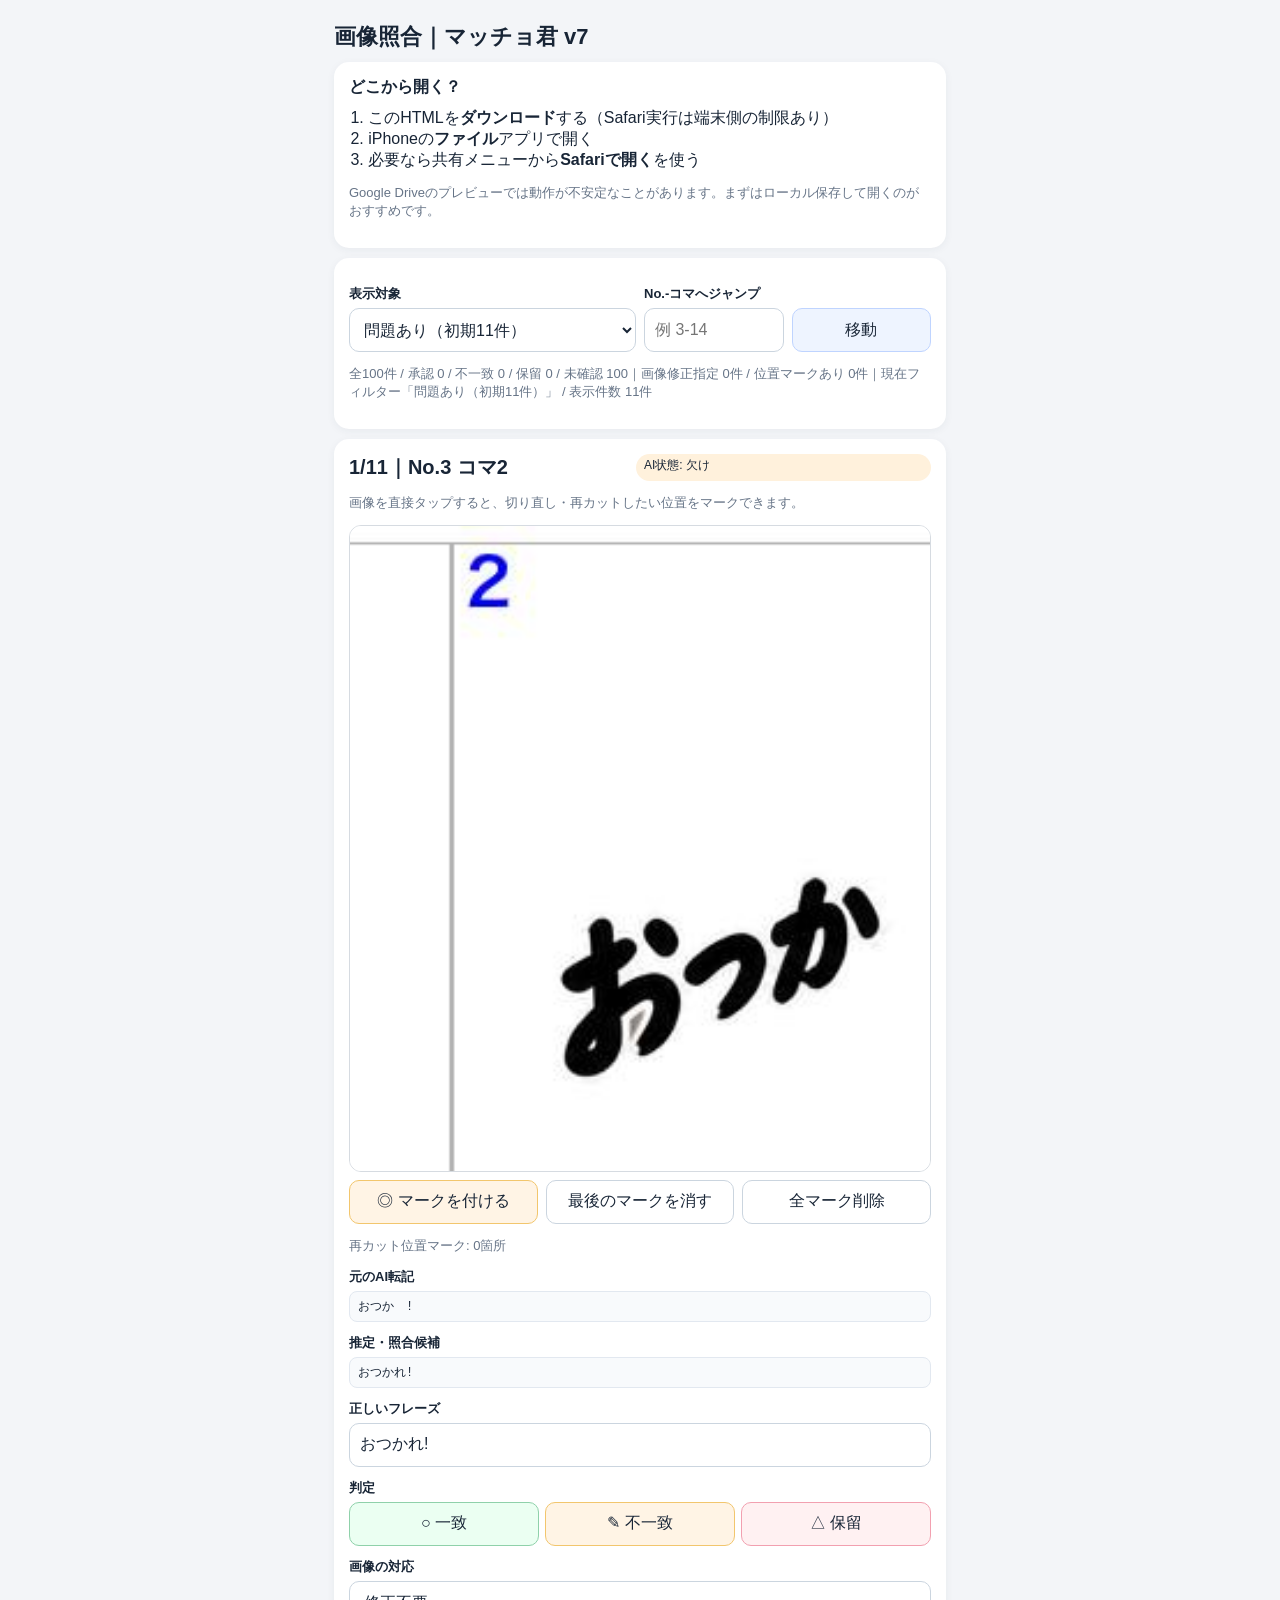
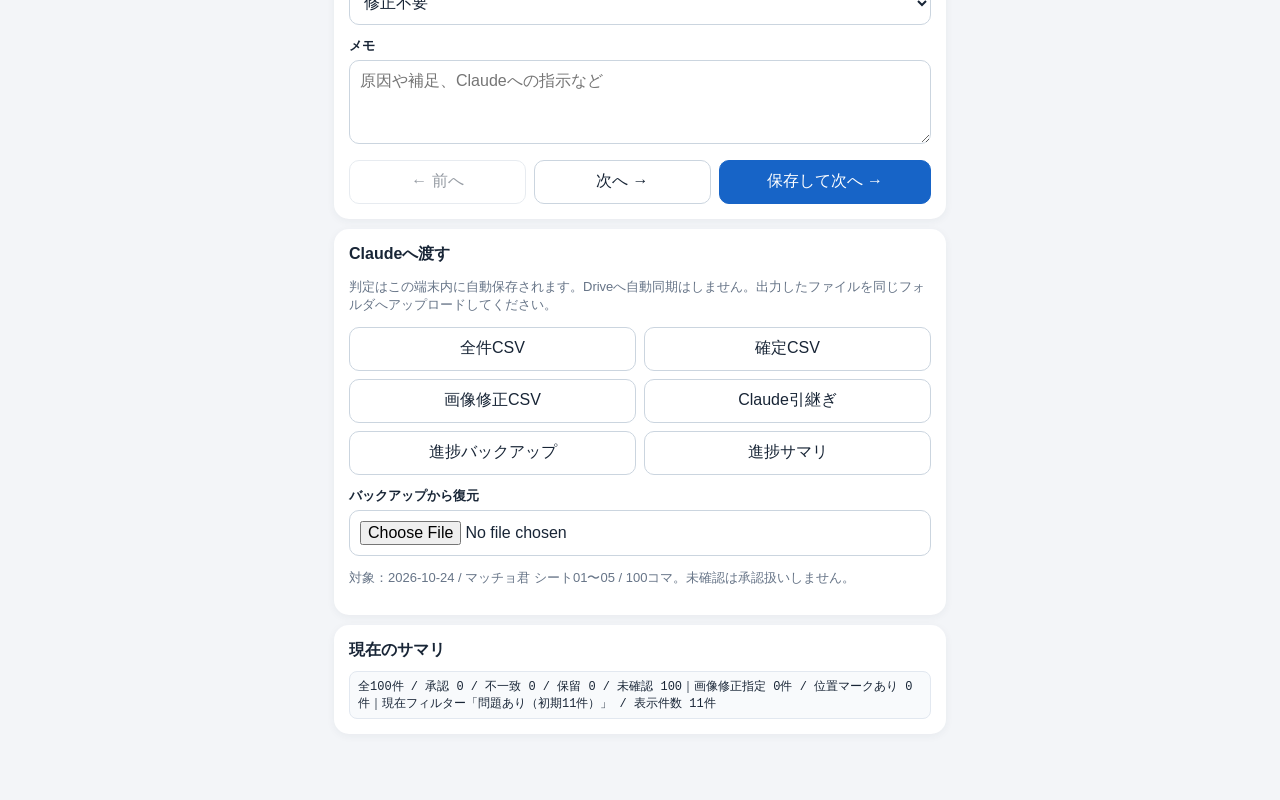
==== index.html @ 36315f4b "Publish LINE sticker review app v7" ====
<!doctype html>
<html lang="ja"><head><meta charset="utf-8"><meta name="viewport" content="width=device-width,initial-scale=1,viewport-fit=cover"><title>LINE画像照合｜マッチョ君 v7</title>
<style>
:root{color-scheme:light;font-family:-apple-system,BlinkMacSystemFont,"Hiragino Kaku Gothic ProN",sans-serif}
*{box-sizing:border-box}
body{margin:0;background:#f3f5f8;color:#182536}
main{max-width:640px;margin:auto;padding:16px 14px 56px}
section{background:#fff;border-radius:15px;padding:15px;margin:10px 0;box-shadow:0 2px 8px #2030400e}
h1{font-size:22px;margin:6px 0 10px}
h2{font-size:16px;margin:0 0 10px}
label{display:block;margin:12px 0 5px;font-size:13px;font-weight:700}
select,input,textarea,button{font:inherit;font-size:16px;min-height:44px;border-radius:10px;border:1px solid #cbd5df;padding:10px;background:#fff;color:#182536}
select,input,textarea{width:100%}
textarea{min-height:84px;resize:vertical}
button{cursor:pointer}
button:disabled{opacity:.45;cursor:default}
.primary{background:#1764c7;border-color:#1764c7;color:#fff}
.secondary{background:#eef4ff;border-color:#bfd4ff}
.warn{background:#fff4e5;border-color:#f2c66d}
.good{background:#ebfff2;border-color:#8fd1aa}
.danger{background:#fff1f2;border-color:#f2a0b0}
.active{outline:3px solid #1764c738}
.row{display:flex;gap:8px;align-items:stretch}
.row>*{flex:1;min-width:0}
.nav{display:grid;grid-template-columns:1fr 1fr 1.2fr;gap:8px;margin-top:12px}
.muted{color:#667487;font-size:13px}
.big{font-size:20px;font-weight:800}
.tag{display:inline-block;font-size:12px;border-radius:999px;padding:3px 8px;background:#fff1dc;vertical-align:middle}
.imagebox{position:relative;background:#fafafa;border:1px solid #d6dbe1;border-radius:12px;overflow:hidden;touch-action:manipulation}
.imagebox img{width:100%;display:block;height:auto}
.mark{position:absolute;width:34px;height:34px;border:3px solid #e11d48;border-radius:50%;background:#ff335533;transform:translate(-50%,-50%);display:flex;align-items:center;justify-content:center;font-weight:800;color:#b01338;text-shadow:0 1px #fff;pointer-events:none}
.markmode{outline:3px solid #f59e0b}
.pills{display:grid;grid-template-columns:repeat(3,1fr);gap:6px}
.export{display:grid;grid-template-columns:repeat(2,1fr);gap:8px}
small{font-size:12px;color:#64748b}
.kv{display:grid;grid-template-columns:1fr 1fr;gap:8px}
.hidden{display:none !important}
.code{font-family:ui-monospace,SFMono-Regular,Menlo,monospace;font-size:12px;background:#f8fafc;border:1px solid #e2e8f0;border-radius:8px;padding:6px 8px}
hr{border:none;border-top:1px solid #edf2f7;margin:12px 0}
</style></head>
<body><main>
<h1>画像照合｜マッチョ君 v7</h1>
<section>
  <h2>どこから開く？</h2>
  <ol style="padding-left:1.2em;margin:0 0 8px;">
    <li>このHTMLを<strong>ダウンロード</strong>する（Safari実行は端末側の制限あり）</li>
    <li>iPhoneの<strong>ファイル</strong>アプリで開く</li>
    <li>必要なら共有メニューから<strong>Safariで開く</strong>を使う</li>
  </ol>
  <p class="muted">Google Driveのプレビューでは動作が不安定なことがあります。まずはローカル保存して開くのがおすすめです。</p>
</section>
<section>
  <div class="kv">
    <div>
      <label>表示対象</label>
      <select id="filter">
        <option value="issue">問題あり（初期11件）</option>
        <option value="pending">未確認のみ</option>
        <option value="all">全100件</option>
        <option value="approved">承認済み</option>
        <option value="corrected">不一致のみ</option>
        <option value="repair">再カット・再出力指定済み</option>
      </select>
    </div>
    <div>
      <label>No.-コマへジャンプ</label>
      <div class="row"><input id="jump" placeholder="例 3-14"><button id="jumpBtn" class="secondary">移動</button></div>
    </div>
  </div>
  <p id="stats" class="muted"></p>
</section>
<section id="work">
  <div class="row"><span id="pos" class="big"></span><span id="state" class="tag"></span></div>
  <p class="muted">画像を直接タップすると、切り直し・再カットしたい位置をマークできます。</p>
  <div class="imagebox" id="ib"><img id="art" alt="照合対象のコマ"></div>
  <div class="row" style="margin-top:8px"><button id="markMode" class="warn">◎ マークを付ける</button><button id="undo">最後のマークを消す</button><button id="clearMarks">全マーク削除</button></div>
  <p id="marks" class="muted"></p>
  <label>元のAI転記</label><div id="raw" class="code"></div>
  <label>推定・照合候補</label><div id="candidate" class="code"></div>
  <label>正しいフレーズ</label><input id="phrase" placeholder="不一致のときはここに正しいフレーズを入力">
  <label>判定</label>
  <div class="pills" id="choices">
    <button data-v="approved" class="good">○ 一致</button>
    <button data-v="corrected" class="warn">✎ 不一致</button>
    <button data-v="hold" class="danger">△ 保留</button>
  </div>
  <label>画像の対応</label>
  <select id="repair">
    <option value="none">修正不要</option>
    <option value="recut">再カット</option>
    <option value="regenerate">再出力</option>
    <option value="both">再カット＋再出力</option>
    <option value="investigate">要調査</option>
  </select>
  <label>メモ</label><textarea id="memo" placeholder="原因や補足、Claudeへの指示など"></textarea>
  <div class="nav"><button id="prev">← 前へ</button><button id="next">次へ →</button><button id="saveNext" class="primary">保存して次へ →</button></div>
</section>
<section>
  <h2>Claudeへ渡す</h2>
  <p class="muted">判定はこの端末内に自動保存されます。Driveへ自動同期はしません。出力したファイルを同じフォルダへアップロードしてください。</p>
  <div class="export">
    <button id="allCsv">全件CSV</button>
    <button id="approvedCsv">確定CSV</button>
    <button id="repairCsv">画像修正CSV</button>
    <button id="report">Claude引継ぎ</button>
    <button id="json">進捗バックアップ</button>
    <button id="summaryBtn">進捗サマリ</button>
  </div>
  <label>バックアップから復元</label>
  <input type="file" id="restore" accept=".json,application/json">
  <p class="muted">対象：2026-10-24 / マッチョ君 シート01〜05 / 100コマ。未確認は承認扱いしません。</p>
</section>
<section>
  <h2>現在のサマリ</h2>
  <div id="summary" class="code"></div>
</section>
<script>
const ITEMS=[{"no": 1, "cell": 1, "phrase": "ドアノブが小指サイズ!!", "state": "○", "image": "[data-uri]", "candidate": "ドアノブが小指サイズ!!"}, {"no": 1, "cell": 2, "phrase": "スマホがミニチュア!!", "state": "○", "image": "[data-uri]", "candidate": "スマホがミニチュア!!"}, {"no": 1, "cell": 3, "phrase": "袖が腕に負けてる!!", "state": "○", "image": "[data-uri]", "candidate": "袖が腕に負けてる!!"}, {"no": 1, "cell": 4, "phrase": "椅子が耐久テスト中!!", "state": "○", "image": "[data-uri]", "candidate": "椅子が耐久テスト中!!"}, {"no": 1, "cell": 5, "phrase": "ハンガーが戦意喪失!!", "state": "○", "image": "[data-uri]", "candidate": "ハンガーが戦意喪失!!"}, {"no": 1, "cell": 6, "phrase": "握手がイベント級!!", "state": "○", "image": "[data-uri]", "candidate": "握手がイベント級!!"}, {"no": 1, "cell": 7, "phrase": "拍手の音圧がすごい!!", "state": "○", "image": "[data-uri]", "candidate": "拍手の音圧がすごい!!"}, {"no": 1, "cell": 8, "phrase": "くしゃみまでマッチョ!!", "state": "○", "image": "[data-uri]", "candidate": "くしゃみまでマッチョ!!"}, {"no": 1, "cell": 9, "phrase": "寝返りが大規模工事!!", "state": "○", "image": "[data-uri]", "candidate": "寝返りが大規模工事!!"}, {"no": 1, "cell": 10, "phrase": "リュックが遠足サイズ!!", "state": "○", "image": "[data-uri]", "candidate": "リュックが遠足サイズ!!"}, {"no": 1, "cell": 11, "phrase": "ダンベルが軽そうに見える!!", "state": "○", "image": "[data-uri]", "candidate": "ダンベルが軽そうに見える!!"}, {"no": 1, "cell": 12, "phrase": "パンプアップが時差なし!!", "state": "○", "image": "[data-uri]", "candidate": "パンプアップが時差なし!!"}, {"no": 1, "cell": 13, "phrase": "アップで本番超えてる?", "state": "○", "image": "[data-uri]", "candidate": "アップで本番超えてる?"}, {"no": 1, "cell": 14, "phrase": "ポージングに一切の無駄なし!!", "state": "○", "image": "[data-uri]", "candidate": "ポージングに一切の無駄なし!!"}, {"no": 1, "cell": 15, "phrase": "休憩中も仕上がってる!!", "state": "○", "image": "[data-uri]", "candidate": "休憩中も仕上がってる!!"}, {"no": 1, "cell": 16, "phrase": "買い物袋が軽すぎる!!", "state": "○", "image": "[data-uri]", "candidate": "買い物袋が軽すぎる!!"}, {"no": 1, "cell": 17, "phrase": "エレベーターより階段派!!", "state": "○", "image": "[data-uri]", "candidate": "エレベーターより階段派!!"}, {"no": 1, "cell": 18, "phrase": "プロテインが主食顔!!", "state": "○", "image": "[data-uri]", "candidate": "プロテインが主食顔!!"}, {"no": 1, "cell": 19, "phrase": "鏡の前から帰ってこない!!", "state": "○", "image": "[data-uri]", "candidate": "鏡の前から帰ってこない!!"}, {"no": 1, "cell": 20, "phrase": "筋肉痛すら勲章!!", "state": "○", "image": "[data-uri]", "candidate": "筋肉痛すら勲章!!"}, {"no": 2, "cell": 1, "phrase": "立ってるだけで決勝戦!!", "state": "○", "image": "[data-uri]", "candidate": "立ってるだけで決勝戦!!"}, {"no": 2, "cell": 2, "phrase": "その一歩が優勝候補!!", "state": "○", "image": "[data-uri]", "candidate": "その一歩が優勝候補!!"}, {"no": 2, "cell": 3, "phrase": "ポーズの説得力が違う!!", "state": "○", "image": "[data-uri]", "candidate": "ポーズの説得力が違う!!"}, {"no": 2, "cell": 4, "phrase": "横顔までチャンピオン!!", "state": "○", "image": "[data-uri]", "candidate": "横顔までチャンピオン!!"}, {"no": 2, "cell": 5, "phrase": "背面からでも格が違う!!", "state": "○", "image": "[data-uri]", "candidate": "背面からでも格が違う!!"}, {"no": 2, "cell": 6, "phrase": "筋肉の境界線が鮮明!!", "state": "○", "image": "[data-uri]", "candidate": "筋肉の境界線が鮮明!!"}, {"no": 2, "cell": 7, "phrase": "血管のルートが複雑すぎる!!", "state": "○", "image": "[data-uri]", "candidate": "血管のルートが複雑すぎる!!"}, {"no": 2, "cell": 8, "phrase": "大腿四頭筋、分割画面級!!", "state": "○", "image": "[data-uri]", "candidate": "大腿四頭筋、分割画面級!!"}, {"no": 2, "cell": 9, "phrase": "仕上がりに妥協の痕跡なし!!", "state": "○", "image": "[data-uri]", "candidate": "仕上がりに妥協の痕跡なし!!"}, {"no": 2, "cell": 10, "phrase": "筋肉の左右対称が美しすぎる!!", "state": "○", "image": "[data-uri]", "candidate": "筋肉の左右対称が美しすぎる!!"}, {"no": 2, "cell": 11, "phrase": "その仕上がり、待ったなし!!", "state": "○", "image": "[data-uri]", "candidate": "その仕上がり、待ったなし!!"}, {"no": 2, "cell": 12, "phrase": "会場の視線、独占中!!", "state": "○", "image": "[data-uri]", "candidate": "会場の視線、独占中!!"}, {"no": 2, "cell": 13, "phrase": "一瞬で空気が変わった!!", "state": "○", "image": "[data-uri]", "candidate": "一瞬で空気が変わった!!"}, {"no": 2, "cell": 14, "phrase": "最後の一絞りまで見逃せない!!", "state": "○", "image": "[data-uri]", "candidate": "最後の一絞りまで見逃せない!!"}, {"no": 2, "cell": 15, "phrase": "これは拍手し足りない!!", "state": "○", "image": "[data-uri]", "candidate": "これは拍手し足りない!!"}, {"no": 2, "cell": 16, "phrase": "筋肉の圧縮率がおかしい!!", "state": "○", "image": "[data-uri]", "candidate": "筋肉の圧縮率がおかしい!!"}, {"no": 2, "cell": 17, "phrase": "筋肉の存在感が先に挨拶!!", "state": "○", "image": "[data-uri]", "candidate": "筋肉の存在感が先に挨拶!!"}, {"no": 2, "cell": 18, "phrase": "その腕、公共物じゃないよね!?", "state": "○", "image": "[data-uri]", "candidate": "その腕、公共物じゃないよね!?"}, {"no": 2, "cell": 19, "phrase": "筋肉の主張が常時ログイン!!", "state": "○", "image": "[data-uri]", "candidate": "筋肉の主張が常時ログイン!!"}, {"no": 2, "cell": 20, "phrase": "この肉体、現実で合ってる!?", "state": "○", "image": "[data-uri]", "candidate": "この肉体、現実で合ってる!?"}, {"no": 3, "cell": 1, "phrase": "おはよう!", "state": "○", "image": "[data-uri]", "candidate": "おはよう!"}, {"no": 3, "cell": 2, "phrase": "おつか　!", "state": "欠け", "image": "[data-uri]", "candidate": "おつかれ!"}, {"no": 3, "cell": 3, "phrase": "了　!!", "state": "欠け", "image": "[data-uri]", "candidate": "了解!!"}, {"no": 3, "cell": 4, "phrase": "OK!", "state": "○", "image": "[data-uri]", "candidate": "OK!"}, {"no": 3, "cell": 5, "phrase": "あり　っ!", "state": "欠け", "image": "[data-uri]", "candidate": "ありがとう!"}, {"no": 3, "cell": 6, "phrase": "ごめん!", "state": "○", "image": "[data-uri]", "candidate": "ごめん!"}, {"no": 3, "cell": 7, "phrase": "よろし　!", "state": "欠け", "image": "[data-uri]", "candidate": "よろしく!"}, {"no": 3, "cell": 8, "phrase": "おめでとう!", "state": "○", "image": "[data-uri]", "candidate": "おめでとう!"}, {"no": 3, "cell": 9, "phrase": "づい!!", "state": "欠け", "image": "[data-uri]", "candidate": "すごい!!"}, {"no": 3, "cell": 10, "phrase": "いいね!", "state": "○", "image": "[data-uri]", "candidate": "いいね!"}, {"no": 3, "cell": 11, "phrase": "まか　て!", "state": "欠け", "image": "[data-uri]", "candidate": "まかせて!"}, {"no": 3, "cell": 12, "phrase": "大丈夫!", "state": "○", "image": "[data-uri]", "candidate": "大丈夫!"}, {"no": 3, "cell": 13, "phrase": "(読めない)", "state": "欠け", "image": "[data-uri]", "candidate": "ちょっと待って!"}, {"no": 3, "cell": 14, "phrase": "今　かってる!", "state": "欠け", "image": "[data-uri]", "candidate": "今向かってる!"}, {"no": 3, "cell": 15, "phrase": "着いた!", "state": "○", "image": "[data-uri]", "candidate": "着いた!"}, {"no": 3, "cell": 16, "phrase": "あとで　る!", "state": "欠け", "image": "[data-uri]", "candidate": "あとで連絡する!"}, {"no": 3, "cell": 17, "phrase": "なるほ　ど!", "state": "欠け", "image": "[data-uri]", "candidate": "なるほど!"}, {"no": 3, "cell": 18, "phrase": "それな!", "state": "○", "image": "[data-uri]", "candidate": "それな!"}, {"no": 3, "cell": 19, "phrase": "わか　た!", "state": "欠け", "image": "[data-uri]", "candidate": "わかった!"}, {"no": 3, "cell": 20, "phrase": "おやすみ!", "state": "○", "image": "[data-uri]", "candidate": "おやすみ!"}, {"no": 4, "cell": 1, "phrase": "おはよう!", "state": "○", "image": "[data-uri]", "candidate": "おはよう!"}, {"no": 4, "cell": 2, "phrase": "おつかれ!", "state": "○", "image": "[data-uri]", "candidate": "おつかれ!"}, {"no": 4, "cell": 3, "phrase": "了解!!", "state": "○", "image": "[data-uri]", "candidate": "了解!!"}, {"no": 4, "cell": 4, "phrase": "OK!", "state": "○", "image": "[data-uri]", "candidate": "OK!"}, {"no": 4, "cell": 5, "phrase": "ありがとう!", "state": "○", "image": "[data-uri]", "candidate": "ありがとう!"}, {"no": 4, "cell": 6, "phrase": "ごめん!", "state": "○", "image": "[data-uri]", "candidate": "ごめん!"}, {"no": 4, "cell": 7, "phrase": "よろしく!", "state": "○", "image": "[data-uri]", "candidate": "よろしく!"}, {"no": 4, "cell": 8, "phrase": "おめでとう!", "state": "○", "image": "[data-uri]", "candidate": "おめでとう!"}, {"no": 4, "cell": 9, "phrase": "すごい!!", "state": "○", "image": "[data-uri]", "candidate": "すごい!!"}, {"no": 4, "cell": 10, "phrase": "いいね!", "state": "○", "image": "[data-uri]", "candidate": "いいね!"}, {"no": 4, "cell": 11, "phrase": "まかせて!", "state": "○", "image": "[data-uri]", "candidate": "まかせて!"}, {"no": 4, "cell": 12, "phrase": "大丈夫!", "state": "○", "image": "[data-uri]", "candidate": "大丈夫!"}, {"no": 4, "cell": 13, "phrase": "ちょっと待って!", "state": "○", "image": "[data-uri]", "candidate": "ちょっと待って!"}, {"no": 4, "cell": 14, "phrase": "今向かってる!", "state": "○", "image": "[data-uri]", "candidate": "今向かってる!"}, {"no": 4, "cell": 15, "phrase": "着いた!", "state": "○", "image": "[data-uri]", "candidate": "着いた!"}, {"no": 4, "cell": 16, "phrase": "あとで連絡する!", "state": "○", "image": "[data-uri]", "candidate": "あとで連絡する!"}, {"no": 4, "cell": 17, "phrase": "なるほど!", "state": "○", "image": "[data-uri]", "candidate": "なるほど!"}, {"no": 4, "cell": 18, "phrase": "それな!", "state": "○", "image": "[data-uri]", "candidate": "それな!"}, {"no": 4, "cell": 19, "phrase": "わかった!", "state": "○", "image": "[data-uri]", "candidate": "わかった!"}, {"no": 4, "cell": 20, "phrase": "おやすみ!", "state": "○", "image": "[data-uri]", "candidate": "おやすみ!"}, {"no": 5, "cell": 1, "phrase": "やったー!!", "state": "○", "image": "[data-uri]", "candidate": "やったー!!"}, {"no": 5, "cell": 2, "phrase": "最高!!", "state": "○", "image": "[data-uri]", "candidate": "最高!!"}, {"no": 5, "cell": 3, "phrase": "うれしい!", "state": "○", "image": "[data-uri]", "candidate": "うれしい!"}, {"no": 5, "cell": 4, "phrase": "泣いた", "state": "○", "image": "[data-uri]", "candidate": "泣いた"}, {"no": 5, "cell": 5, "phrase": "無理!!", "state": "○", "image": "[data-uri]", "candidate": "無理!!"}, {"no": 5, "cell": 6, "phrase": "聞いてない!!", "state": "○", "image": "[data-uri]", "candidate": "聞いてない!!"}, {"no": 5, "cell": 7, "phrase": "なんで!?", "state": "○", "image": "[data-uri]", "candidate": "なんで!?"}, {"no": 5, "cell": 8, "phrase": "やばい!!", "state": "○", "image": "[data-uri]", "candidate": "やばい!!"}, {"no": 5, "cell": 9, "phrase": "緊張してきた", "state": "○", "image": "[data-uri]", "candidate": "緊張してきた"}, {"no": 5, "cell": 10, "phrase": "もう限界", "state": "○", "image": "[data-uri]", "candidate": "もう限界"}, {"no": 5, "cell": 11, "phrase": "眠すぎる", "state": "○", "image": "[data-uri]", "candidate": "眠すぎる"}, {"no": 5, "cell": 12, "phrase": "腹減った", "state": "○", "image": "[data-uri]", "candidate": "腹減った"}, {"no": 5, "cell": 13, "phrase": "それは草", "state": "○", "image": "[data-uri]", "candidate": "それは草"}, {"no": 5, "cell": 14, "phrase": "わろた", "state": "○", "image": "[data-uri]", "candidate": "わろた"}, {"no": 5, "cell": 15, "phrase": "気まずい", "state": "○", "image": "[data-uri]", "candidate": "気まずい"}, {"no": 5, "cell": 16, "phrase": "それは聞けない", "state": "○", "image": "[data-uri]", "candidate": "それは聞けない"}, {"no": 5, "cell": 17, "phrase": "ちょっと泣く", "state": "○", "image": "[data-uri]", "candidate": "ちょっと泣く"}, {"no": 5, "cell": 18, "phrase": "優勝", "state": "○", "image": "[data-uri]", "candidate": "優勝"}, {"no": 5, "cell": 19, "phrase": "無言…", "state": "○", "image": "[data-uri]", "candidate": "無言…"}, {"no": 5, "cell": 20, "phrase": "知らんけど", "state": "○", "image": "[data-uri]", "candidate": "知らんけど"}];
const KEY='macho_review_v6';
let saved={};try{saved=JSON.parse(localStorage.getItem(KEY)||'{}')}catch(e){saved={}}
let index=0,marking=false;
const $=s=>document.getElementById(s);
const key=i=>i.no+'-'+i.cell;
const details=i=>saved[key(i)]||{};
const repairLabels={none:'修正不要',recut:'再カット',regenerate:'再出力',both:'再カット＋再出力',investigate:'要調査'};
function isIssue(i){return i.state!=='○'||i.phrase==='(読めない)'}
function listing(){
  const f=$('filter').value;
  return ITEMS.filter(i=>{
    const s=details(i);
    if(f==='all') return true;
    if(f==='issue') return isIssue(i);
    if(f==='pending') return !['approved','corrected','hold'].includes(s.decision);
    if(f==='approved') return s.decision==='approved';
    if(f==='corrected') return s.decision==='corrected';
    if(f==='repair') return s.repair && s.repair!=='none';
    return true;
  });
}
function countBy(fn){return ITEMS.filter(fn).length}
function persist(){try{localStorage.setItem(KEY, JSON.stringify(saved))}catch(e){alert('端末内の保存に失敗しました。進捗JSONを出力してください。')}}
function getCurrent(){const list=listing(); return {list,item:list[index]}}
function summaryText(){
  const approved=countBy(i=>details(i).decision==='approved');
  const corrected=countBy(i=>details(i).decision==='corrected');
  const hold=countBy(i=>details(i).decision==='hold');
  const pending=ITEMS.length-approved-corrected-hold;
  const repair=countBy(i=>(details(i).repair||'none')!=='none');
  const marked=countBy(i=>(details(i).marks||[]).length>0);
  return [
    `全100件 / 承認 ${approved} / 不一致 ${corrected} / 保留 ${hold} / 未確認 ${pending}`,
    `画像修正指定 ${repair}件 / 位置マークあり ${marked}件`,
    `現在フィルター「${ $('filter').selectedOptions[0].textContent }」 / 表示件数 ${listing().length}件`
  ].join('｜');
}
function updateSummary(){$('summary').textContent=summaryText();$('stats').textContent=summaryText();}
function showMarks(arr){
  $('ib').querySelectorAll('.mark').forEach(x=>x.remove());
  arr.forEach((m,j)=>{
    const d=document.createElement('div'); d.className='mark'; d.style.left=m.x+'%'; d.style.top=m.y+'%'; d.textContent=j+1; $('ib').append(d);
  });
  $('marks').textContent='再カット位置マーク: '+arr.length+'箇所';
}
function render(){
  const list=listing();
  index=Math.max(0, Math.min(index, Math.max(0, list.length-1)));
  const i=list[index];
  $('work').classList.toggle('hidden', !i);
  updateSummary();
  if(!i) return;
  const s=details(i);
  $('pos').textContent=`${index+1}/${list.length}｜No.${i.no} コマ${i.cell}`;
  $('state').textContent='AI状態: '+i.state;
  $('art').src=i.image;
  $('raw').textContent=i.phrase || '';
  $('candidate').textContent=i.candidate || i.phrase || '';
  $('phrase').value=s.phrase ?? (i.candidate || '');
  $('repair').value=s.repair || 'none';
  $('memo').value=s.memo || '';
  document.querySelectorAll('#choices button').forEach(b=>b.classList.toggle('active', b.dataset.v===s.decision));
  $('prev').disabled=index===0;
  $('next').disabled=index>=list.length-1;
  $('saveNext').textContent=index===list.length-1 ? '保存する' : '保存して次へ →';
  marking=false; $('markMode').classList.remove('active'); $('ib').classList.remove('markmode');
  showMarks(s.marks||[]);
}
function write(fields){const now=new Date().toISOString(); const i=getCurrent().item; if(!i) return; saved[key(i)]={...details(i), ...fields, updatedAt:now}; persist(); updateSummary();}
function snapshot(){write({phrase:$('phrase').value, memo:$('memo').value, repair:$('repair').value})}
function go(n){index+=n; render(); window.scrollTo({top:0,behavior:'instant'})}
$('filter').onchange=()=>{index=0; render()};
$('prev').onclick=()=>{snapshot(); go(-1)};
$('next').onclick=()=>{snapshot(); go(1)};
$('saveNext').onclick=()=>{snapshot(); if(index<listing().length-1) go(1); else render()};
$('markMode').onclick=()=>{marking=!marking; $('markMode').classList.toggle('active', marking); $('ib').classList.toggle('markmode', marking)};
$('ib').onclick=e=>{
  if(!marking) return;
  const rect=$('art').getBoundingClientRect();
  if(e.clientX<rect.left||e.clientX>rect.right||e.clientY<rect.top||e.clientY>rect.bottom) return;
  const i=getCurrent().item, arr=[...(details(i).marks||[])];
  arr.push({x:Math.round((e.clientX-rect.left)/rect.width*1000)/10, y:Math.round((e.clientY-rect.top)/rect.height*1000)/10});
  write({marks:arr, phrase:$('phrase').value, memo:$('memo').value, repair:$('repair').value});
  showMarks(arr);
};
$('undo').onclick=()=>{const i=getCurrent().item; if(!i) return; const arr=[...(details(i).marks||[])]; arr.pop(); write({marks:arr}); showMarks(arr)};
$('clearMarks').onclick=()=>{const i=getCurrent().item; if(!i) return; if(confirm('このコマの位置マークをすべて削除しますか？')){ write({marks:[]}); showMarks([]); }};
document.querySelectorAll('#choices button').forEach(b=>b.onclick=()=>{
  const phrase=$('phrase').value.trim();
  if(b.dataset.v==='corrected'&&!phrase){alert('不一致のときは正しいフレーズを入力してください'); return;}
  write({decision:b.dataset.v, phrase, repair:$('repair').value, memo:$('memo').value});
  if(index<listing().length-1) go(1); else render();
});
$('repair').onchange=snapshot; $('phrase').onchange=snapshot; $('memo').onchange=snapshot;
$('jumpBtn').onclick=()=>{
  const m=($('jump').value||'').trim().match(/^(\d+)\D+(\d+)$/);
  if(!m){alert('例: 3-14 の形で入力してください'); return;}
  const no=Number(m[1]), cell=Number(m[2]);
  const list=listing();
  const idx=list.findIndex(i=>i.no===no&&i.cell===cell);
  if(idx<0){alert('現在のフィルター内に No.'+no+' コマ'+cell+' はありません。フィルターを「全100件」にして再度試してください。'); return;}
  index=idx; render();
};
function quote(v){return '"'+String(v??'').replace(/"/g,'""')+'"'}
function csv(mode){
  const a=ITEMS.filter(i=>mode==='all' || (mode==='approved' && details(i).decision==='approved') || (mode==='repair' && (details(i).repair||'none')!=='none'));
  return '﻿番号,コマ,AI転記,AI状態,AI候補,正しいフレーズ,目視判定,画像対応,位置マークJSON,メモ,更新日時\n' + a.map(i=>{
    const s=details(i);
    return [i.no,i.cell,i.phrase,i.state,i.candidate,s.phrase??'',s.decision||'未確認',repairLabels[s.repair]||'修正不要',JSON.stringify(s.marks||[]),s.memo||'',s.updatedAt||''].map(quote).join(',');
  }).join('\n');
}
function dl(name, content, mime='text/plain;charset=utf-8'){
  const blob=new Blob([content],{type:mime}), url=URL.createObjectURL(blob), a=document.createElement('a');
  a.href=url; a.download=name; document.body.append(a); a.click(); a.remove(); setTimeout(()=>URL.revokeObjectURL(url), 20000);
}
function report(){
  const approved=countBy(i=>details(i).decision==='approved');
  const corrected=countBy(i=>details(i).decision==='corrected');
  const hold=countBy(i=>details(i).decision==='hold');
  const pending=ITEMS.length-approved-corrected-hold;
  const repair=countBy(i=>(details(i).repair||'none')!=='none');
  const marked=countBy(i=>(details(i).marks||[]).length>0);
  return `# Claude引継ぎ｜画像照合

## 位置
Google Drive/イラスト/資料/AI代行/手作業_20261024/ChatGPT/マッチョ君
対象：シート01〜05、100コマ。元データ：返答_01.txt。

## 作業進捗
- 承認: ${approved}
- 不一致: ${corrected}
- 保留: ${hold}
- 未確認: ${pending}
- 画像修正指定: ${repair}
- 位置マークあり: ${marked}
- 出力日時: ${new Date().toISOString()}

## 引継ぎ
- 全件CSV・確定CSV・画像修正CSV・進捗JSONを同じフォルダへ置く。
- 「確定CSV」の承認済みのみ台帳取り込み候補。不一致・保留・未確認は自動確定しない。
- 位置マークJSONのx,yはコマ画像の左上からの相対パーセント。Claudeは元画像と合わせて再カット位置を確認する。
- 再カット・再出力・両方・要調査に分けて画像処理する。処理後に再照合する。
- 依頼02・03、ネム、レイリーは別途継続。
- 端末内保存のみ。自動Drive同期なし。`;
}
$('allCsv').onclick=()=>dl('マッチョ君_全件判定.csv', csv('all'), 'text/csv;charset=utf-8');
$('approvedCsv').onclick=()=>dl('マッチョ君_承認済み.csv', csv('approved'), 'text/csv;charset=utf-8');
$('repairCsv').onclick=()=>dl('マッチョ君_画像修正指示.csv', csv('repair'), 'text/csv;charset=utf-8');
$('json').onclick=()=>dl('マッチョ君_判定進捗_v6.json', JSON.stringify({version:6, saved, exportedAt:new Date().toISOString()}, null, 2), 'application/json');
$('report').onclick=()=>dl('Claude引継ぎ_画像照合_v6.md', report());
$('summaryBtn').onclick=()=>dl('進捗サマリ.txt', summaryText());
$('restore').onchange=async e=>{
  try{
    const file=e.target.files[0]; if(!file) return;
    const x=JSON.parse(await file.text());
    if(!x.saved || typeof x.saved!=='object') throw Error('形式不一致');
    if(confirm('現在の判定を復元データで置き換えますか？')){ saved=x.saved; persist(); index=0; render(); }
  }catch(err){ alert('復元できません: '+err.message); }
};
render();
</script></main></body></html>
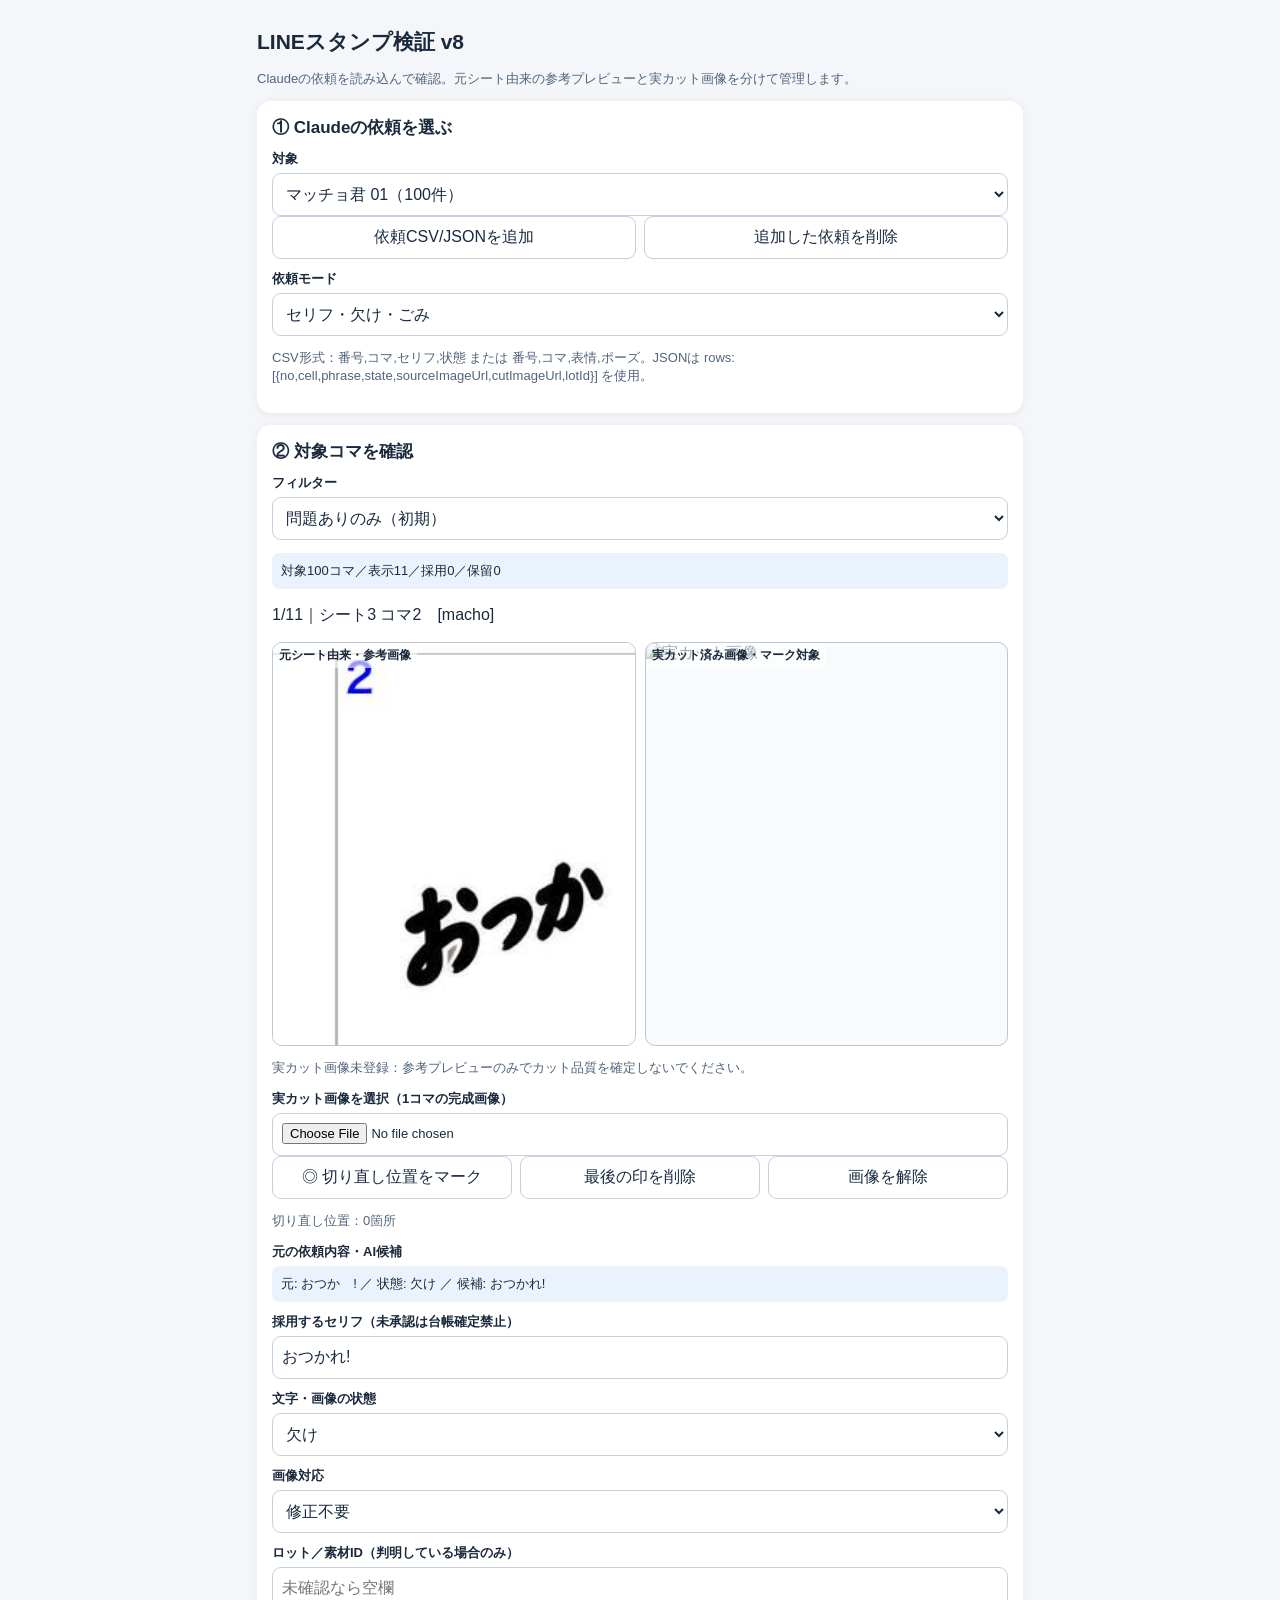
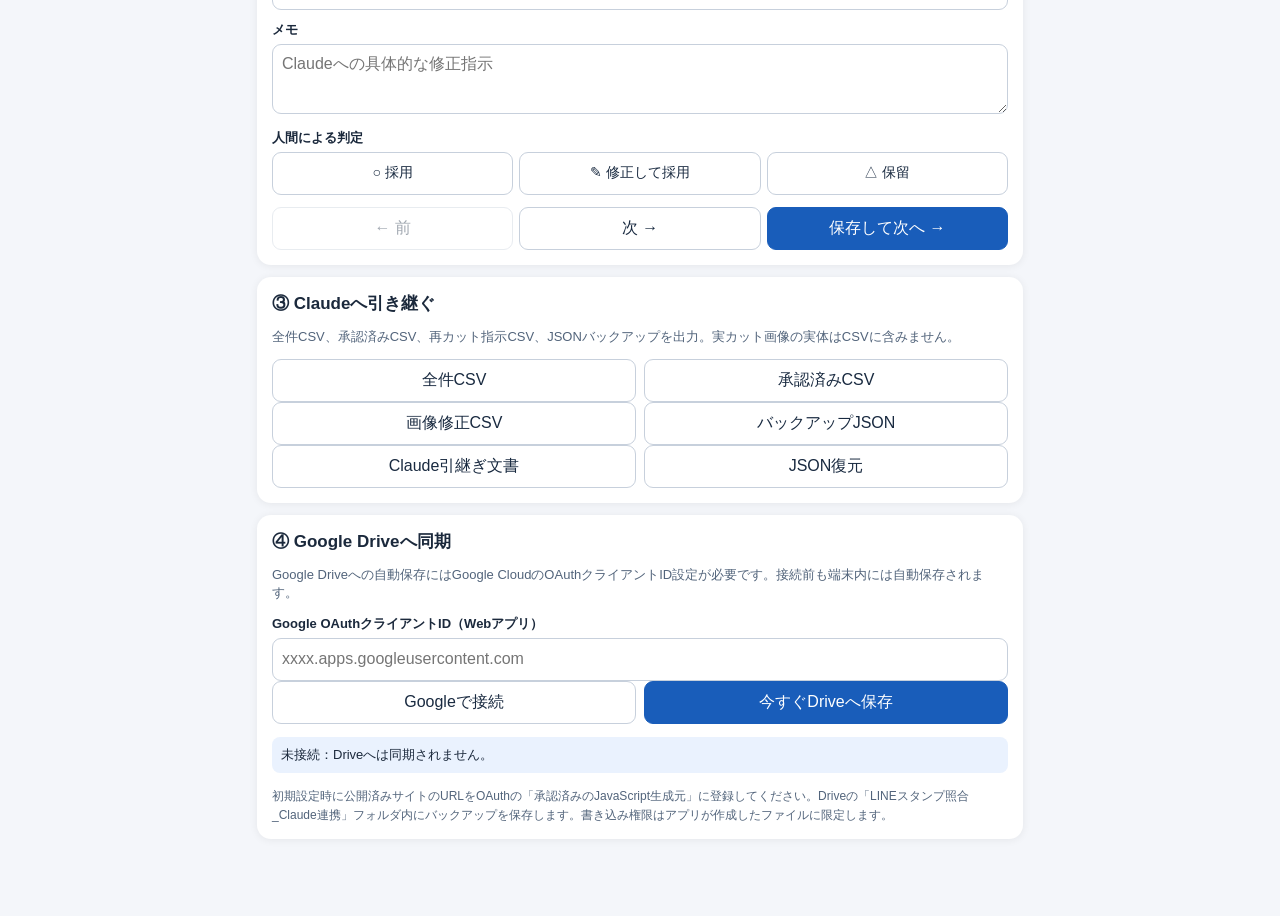
==== commit bc444153: "Upgrade public image review to Claude-compatible v8 (tasks, actual-cut QA, exports, Drive OAuth scaf" ====
--- a/index.html
+++ b/index.html
@@ -1,279 +1,49 @@
-<!doctype html>
-<html lang="ja"><head><meta charset="utf-8"><meta name="viewport" content="width=device-width,initial-scale=1,viewport-fit=cover"><title>LINE画像照合｜マッチョ君 v7</title>
-<style>
-:root{color-scheme:light;font-family:-apple-system,BlinkMacSystemFont,"Hiragino Kaku Gothic ProN",sans-serif}
-*{box-sizing:border-box}
-body{margin:0;background:#f3f5f8;color:#182536}
-main{max-width:640px;margin:auto;padding:16px 14px 56px}
-section{background:#fff;border-radius:15px;padding:15px;margin:10px 0;box-shadow:0 2px 8px #2030400e}
-h1{font-size:22px;margin:6px 0 10px}
-h2{font-size:16px;margin:0 0 10px}
-label{display:block;margin:12px 0 5px;font-size:13px;font-weight:700}
-select,input,textarea,button{font:inherit;font-size:16px;min-height:44px;border-radius:10px;border:1px solid #cbd5df;padding:10px;background:#fff;color:#182536}
-select,input,textarea{width:100%}
-textarea{min-height:84px;resize:vertical}
-button{cursor:pointer}
-button:disabled{opacity:.45;cursor:default}
-.primary{background:#1764c7;border-color:#1764c7;color:#fff}
-.secondary{background:#eef4ff;border-color:#bfd4ff}
-.warn{background:#fff4e5;border-color:#f2c66d}
-.good{background:#ebfff2;border-color:#8fd1aa}
-.danger{background:#fff1f2;border-color:#f2a0b0}
-.active{outline:3px solid #1764c738}
-.row{display:flex;gap:8px;align-items:stretch}
-.row>*{flex:1;min-width:0}
-.nav{display:grid;grid-template-columns:1fr 1fr 1.2fr;gap:8px;margin-top:12px}
-.muted{color:#667487;font-size:13px}
-.big{font-size:20px;font-weight:800}
-.tag{display:inline-block;font-size:12px;border-radius:999px;padding:3px 8px;background:#fff1dc;vertical-align:middle}
-.imagebox{position:relative;background:#fafafa;border:1px solid #d6dbe1;border-radius:12px;overflow:hidden;touch-action:manipulation}
-.imagebox img{width:100%;display:block;height:auto}
-.mark{position:absolute;width:34px;height:34px;border:3px solid #e11d48;border-radius:50%;background:#ff335533;transform:translate(-50%,-50%);display:flex;align-items:center;justify-content:center;font-weight:800;color:#b01338;text-shadow:0 1px #fff;pointer-events:none}
-.markmode{outline:3px solid #f59e0b}
-.pills{display:grid;grid-template-columns:repeat(3,1fr);gap:6px}
-.export{display:grid;grid-template-columns:repeat(2,1fr);gap:8px}
-small{font-size:12px;color:#64748b}
-.kv{display:grid;grid-template-columns:1fr 1fr;gap:8px}
-.hidden{display:none !important}
-.code{font-family:ui-monospace,SFMono-Regular,Menlo,monospace;font-size:12px;background:#f8fafc;border:1px solid #e2e8f0;border-radius:8px;padding:6px 8px}
-hr{border:none;border-top:1px solid #edf2f7;margin:12px 0}
-</style></head>
-<body><main>
-<h1>画像照合｜マッチョ君 v7</h1>
-<section>
-  <h2>どこから開く？</h2>
-  <ol style="padding-left:1.2em;margin:0 0 8px;">
-    <li>このHTMLを<strong>ダウンロード</strong>する（Safari実行は端末側の制限あり）</li>
-    <li>iPhoneの<strong>ファイル</strong>アプリで開く</li>
-    <li>必要なら共有メニューから<strong>Safariで開く</strong>を使う</li>
-  </ol>
-  <p class="muted">Google Driveのプレビューでは動作が不安定なことがあります。まずはローカル保存して開くのがおすすめです。</p>
-</section>
-<section>
-  <div class="kv">
-    <div>
-      <label>表示対象</label>
-      <select id="filter">
-        <option value="issue">問題あり（初期11件）</option>
-        <option value="pending">未確認のみ</option>
-        <option value="all">全100件</option>
-        <option value="approved">承認済み</option>
-        <option value="corrected">不一致のみ</option>
-        <option value="repair">再カット・再出力指定済み</option>
-      </select>
-    </div>
-    <div>
-      <label>No.-コマへジャンプ</label>
-      <div class="row"><input id="jump" placeholder="例 3-14"><button id="jumpBtn" class="secondary">移動</button></div>
-    </div>
-  </div>
-  <p id="stats" class="muted"></p>
-</section>
-<section id="work">
-  <div class="row"><span id="pos" class="big"></span><span id="state" class="tag"></span></div>
-  <p class="muted">画像を直接タップすると、切り直し・再カットしたい位置をマークできます。</p>
-  <div class="imagebox" id="ib"><img id="art" alt="照合対象のコマ"></div>
-  <div class="row" style="margin-top:8px"><button id="markMode" class="warn">◎ マークを付ける</button><button id="undo">最後のマークを消す</button><button id="clearMarks">全マーク削除</button></div>
-  <p id="marks" class="muted"></p>
-  <label>元のAI転記</label><div id="raw" class="code"></div>
-  <label>推定・照合候補</label><div id="candidate" class="code"></div>
-  <label>正しいフレーズ</label><input id="phrase" placeholder="不一致のときはここに正しいフレーズを入力">
-  <label>判定</label>
-  <div class="pills" id="choices">
-    <button data-v="approved" class="good">○ 一致</button>
-    <button data-v="corrected" class="warn">✎ 不一致</button>
-    <button data-v="hold" class="danger">△ 保留</button>
-  </div>
-  <label>画像の対応</label>
-  <select id="repair">
-    <option value="none">修正不要</option>
-    <option value="recut">再カット</option>
-    <option value="regenerate">再出力</option>
-    <option value="both">再カット＋再出力</option>
-    <option value="investigate">要調査</option>
-  </select>
-  <label>メモ</label><textarea id="memo" placeholder="原因や補足、Claudeへの指示など"></textarea>
-  <div class="nav"><button id="prev">← 前へ</button><button id="next">次へ →</button><button id="saveNext" class="primary">保存して次へ →</button></div>
-</section>
-<section>
-  <h2>Claudeへ渡す</h2>
-  <p class="muted">判定はこの端末内に自動保存されます。Driveへ自動同期はしません。出力したファイルを同じフォルダへアップロードしてください。</p>
-  <div class="export">
-    <button id="allCsv">全件CSV</button>
-    <button id="approvedCsv">確定CSV</button>
-    <button id="repairCsv">画像修正CSV</button>
-    <button id="report">Claude引継ぎ</button>
-    <button id="json">進捗バックアップ</button>
-    <button id="summaryBtn">進捗サマリ</button>
-  </div>
-  <label>バックアップから復元</label>
-  <input type="file" id="restore" accept=".json,application/json">
-  <p class="muted">対象：2026-10-24 / マッチョ君 シート01〜05 / 100コマ。未確認は承認扱いしません。</p>
-</section>
-<section>
-  <h2>現在のサマリ</h2>
-  <div id="summary" class="code"></div>
-</section>
-<script>
-const ITEMS=[{"no": 1, "cell": 1, "phrase": "ドアノブが小指サイズ!!", "state": "○", "image": "[data-uri]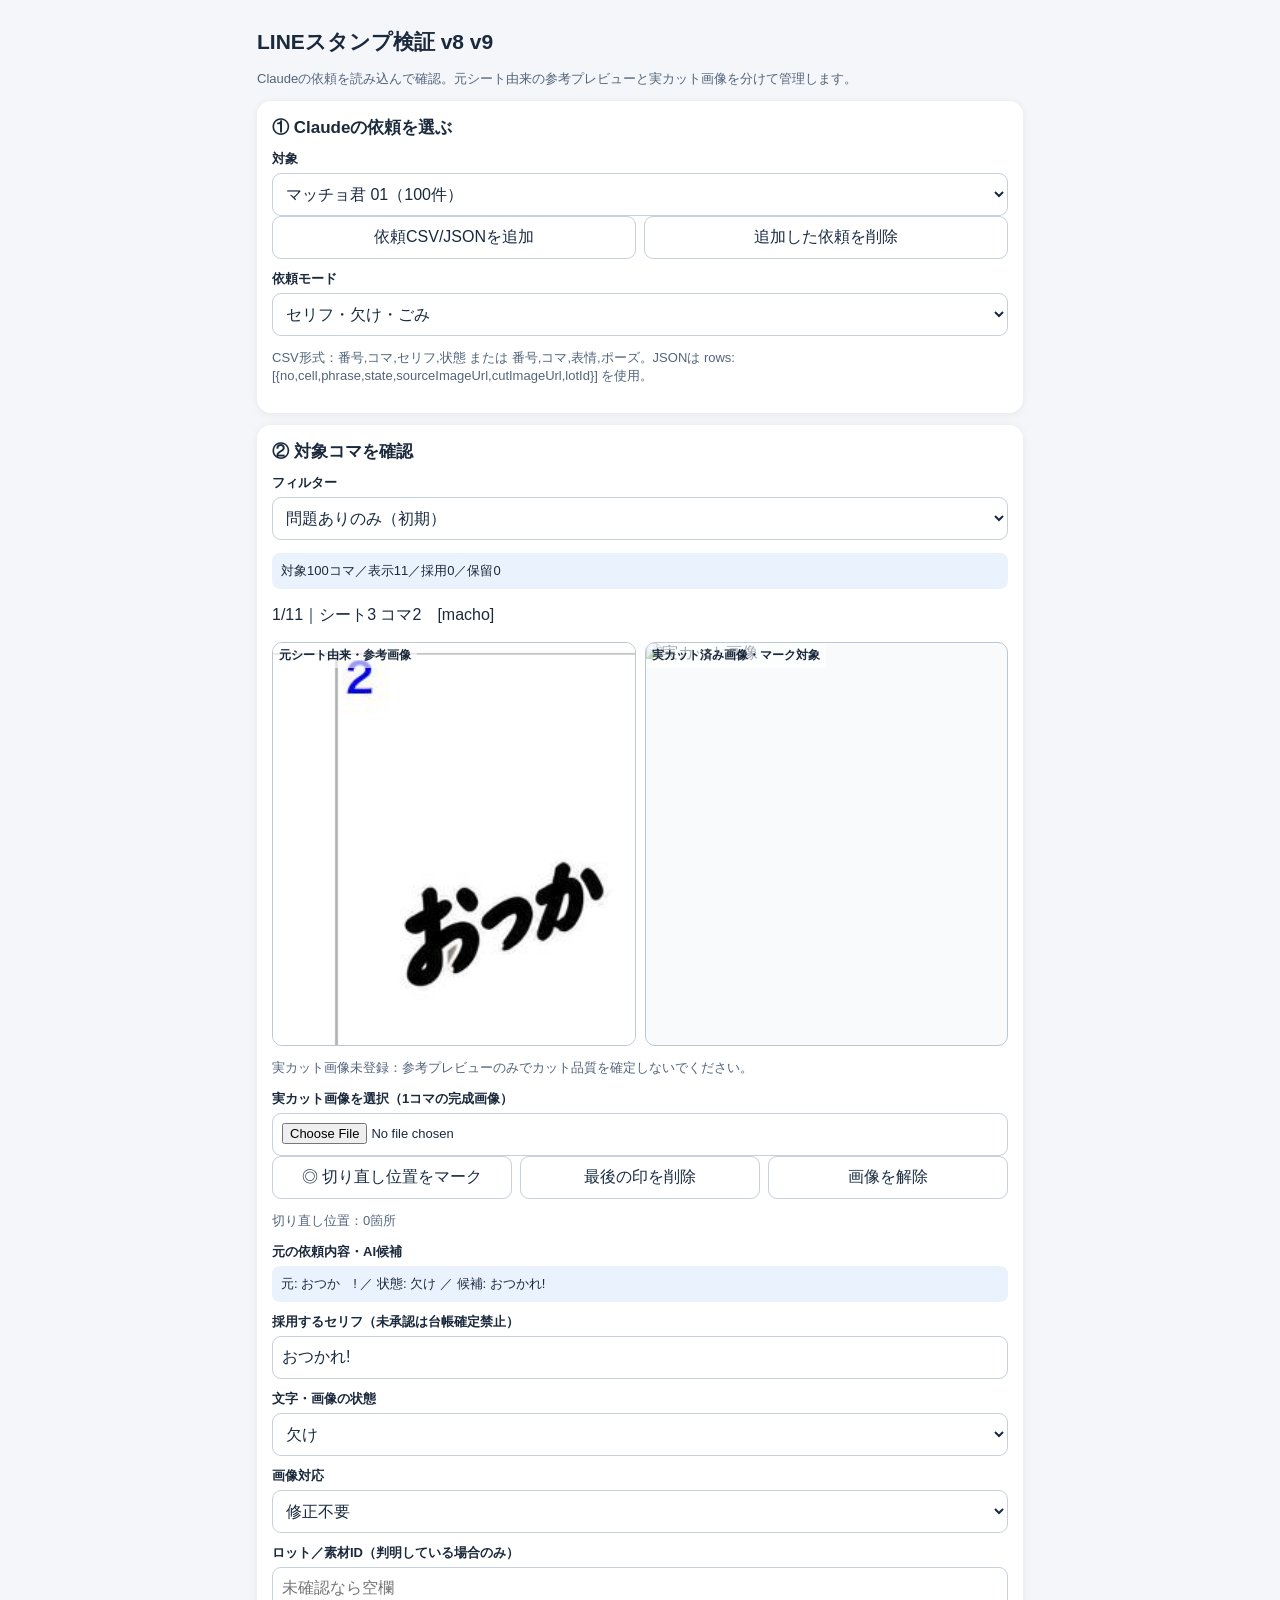
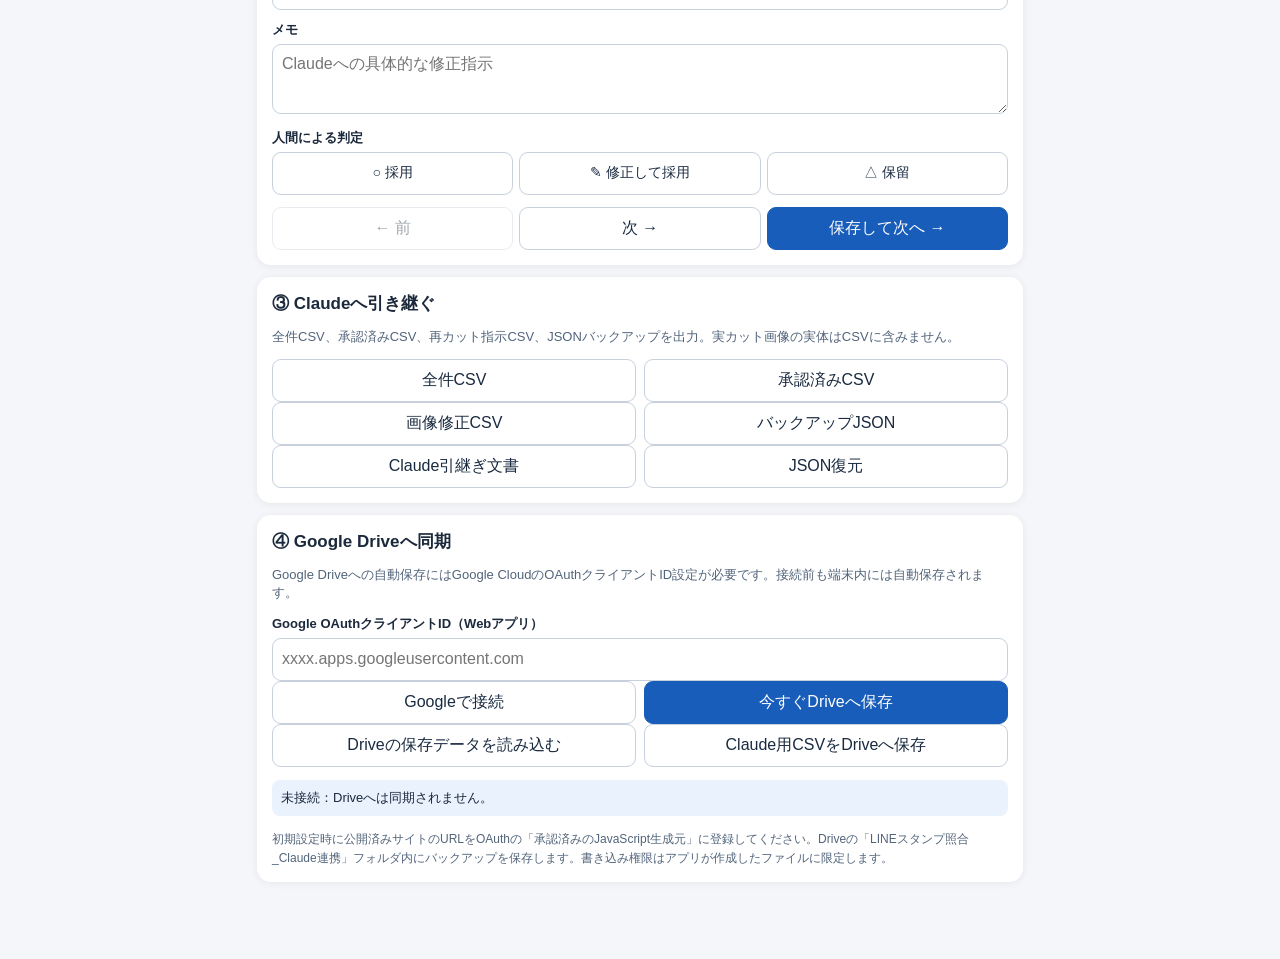
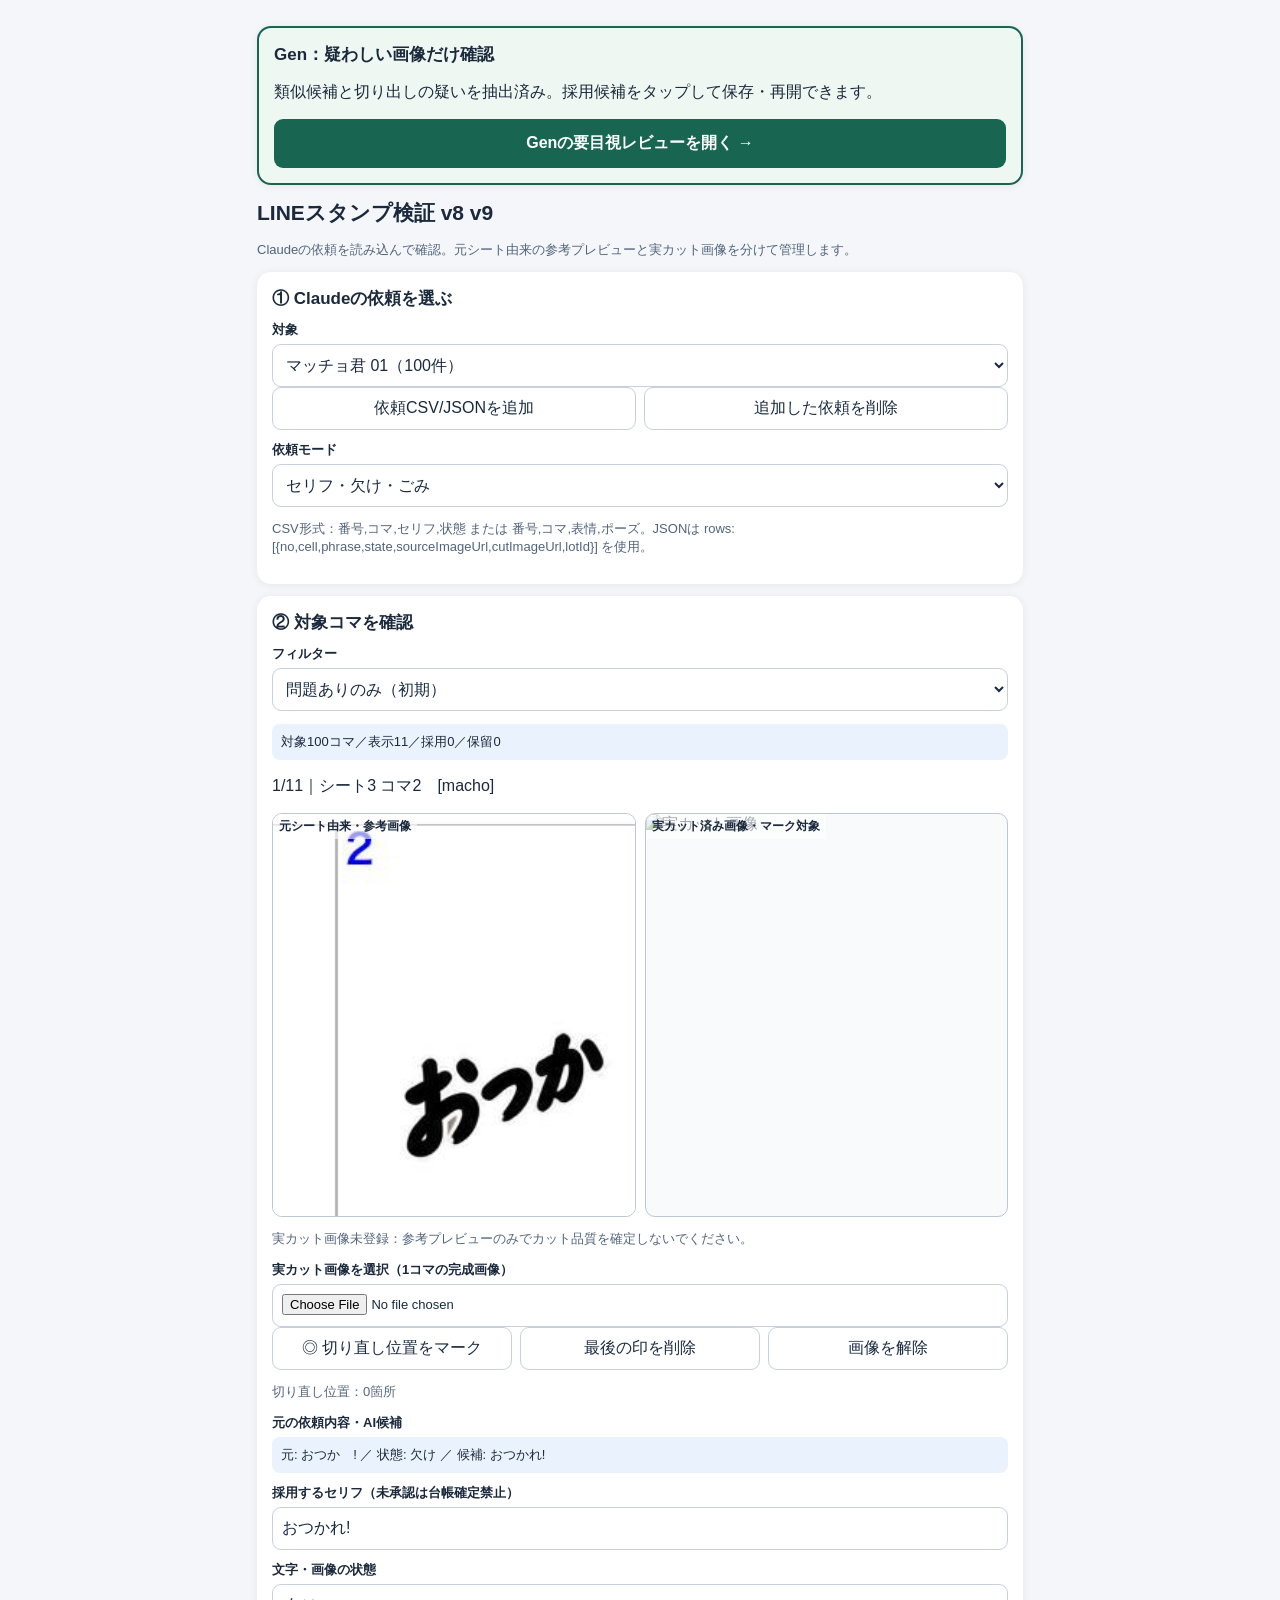
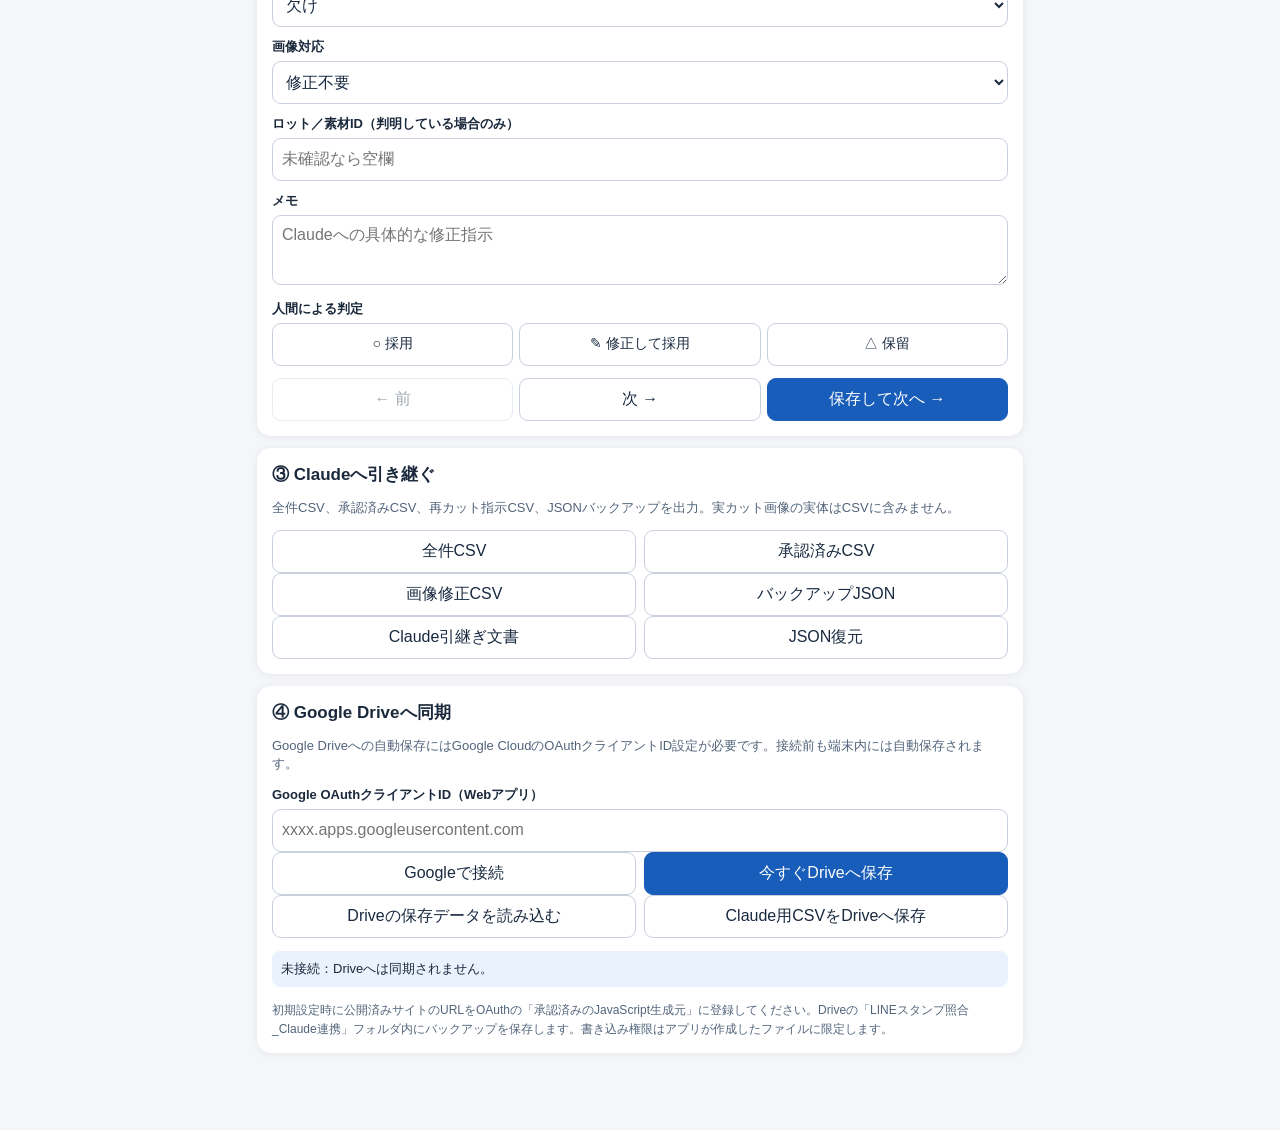
